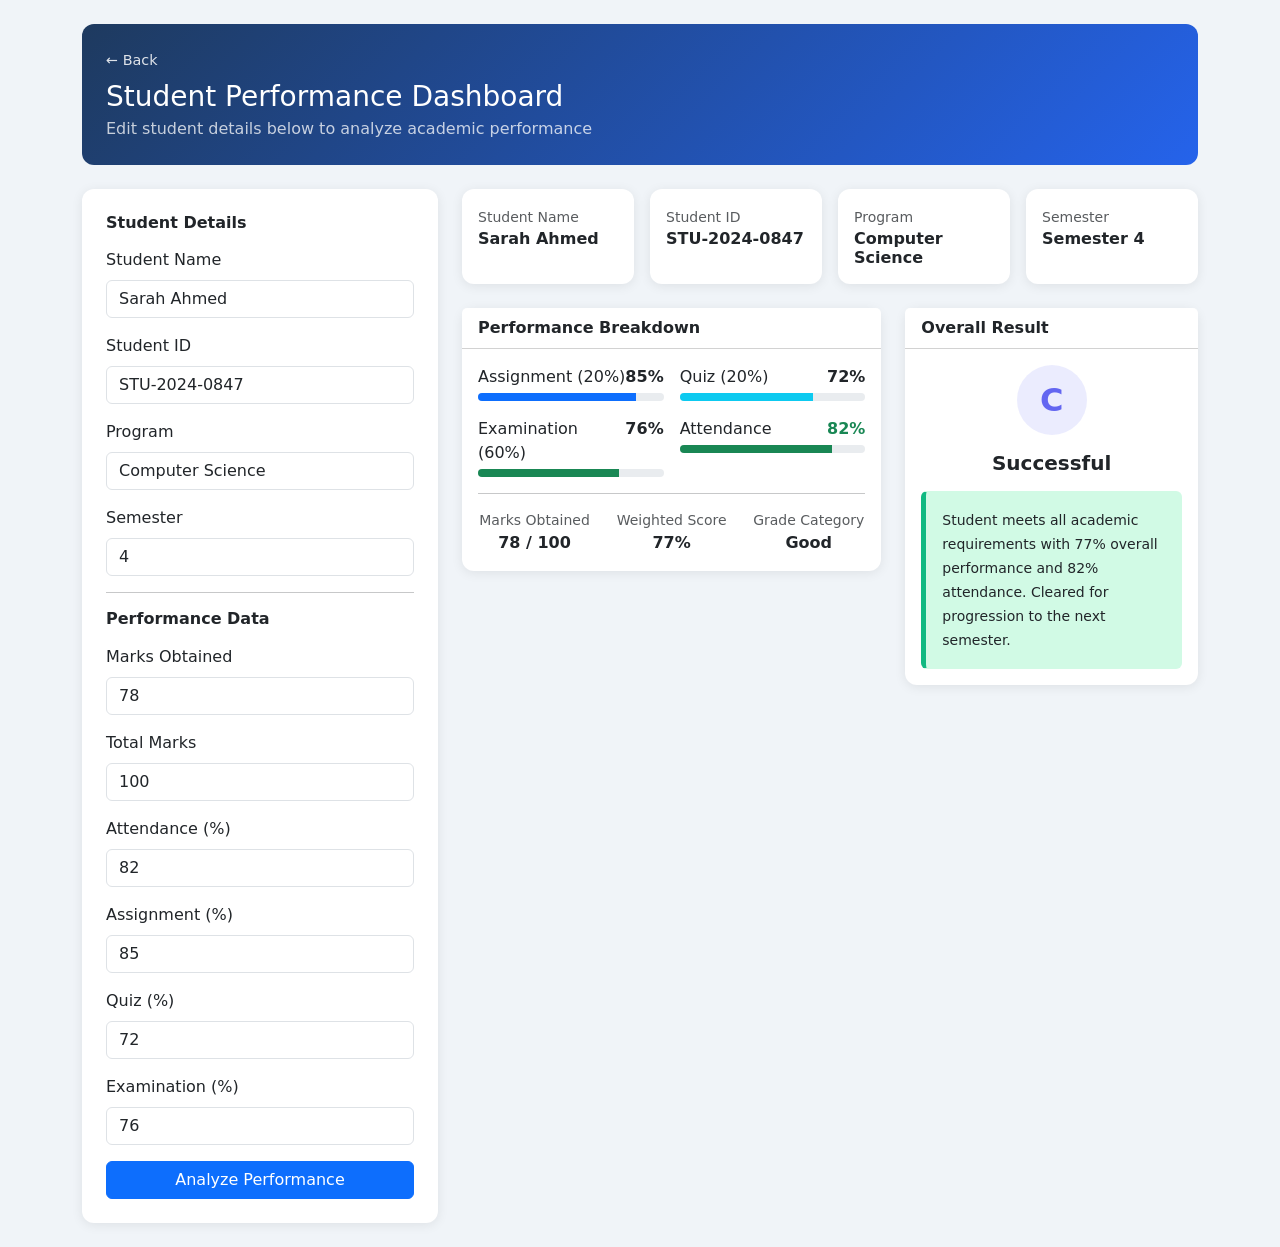
==== task1/index.html @ 469b18aa "First commit" ====
<!DOCTYPE html>
<html lang="en">
<head>
  <meta charset="UTF-8">
  <meta name="viewport" content="width=device-width, initial-scale=1.0">
  <title>Student Performance Dashboard</title>
  <link href="https://cdn.jsdelivr.net/npm/bootstrap@5.3.3/dist/css/bootstrap.min.css" rel="stylesheet">
  <link href="style.css" rel="stylesheet">
</head>
<body>
  <div class="container py-4">
    <div class="dashboard-header p-4 mb-4">
      <a href="../index.html" class="back-btn d-inline-block mb-2">&larr; Back</a>
      <h1 class="h3 mb-1">Student Performance Dashboard</h1>
      <p class="mb-0 opacity-75">Edit student details below to analyze academic performance</p>
    </div>

    <div class="row g-4">
      <div class="col-lg-4">
        <div class="edit-panel p-4">
          <h6 class="fw-semibold mb-3">Student Details</h6>
          <div class="mb-3">
            <label class="form-label">Student Name</label>
            <input type="text" class="form-control" id="nameInput">
          </div>
          <div class="mb-3">
            <label class="form-label">Student ID</label>
            <input type="text" class="form-control" id="idInput">
          </div>
          <div class="mb-3">
            <label class="form-label">Program</label>
            <input type="text" class="form-control" id="programInput">
          </div>
          <div class="mb-3">
            <label class="form-label">Semester</label>
            <input type="number" class="form-control" id="semesterInput" min="1" max="8">
          </div>
          <hr>
          <h6 class="fw-semibold mb-3">Performance Data</h6>
          <div class="mb-3">
            <label class="form-label">Marks Obtained</label>
            <input type="number" class="form-control" id="marksInput" min="0">
          </div>
          <div class="mb-3">
            <label class="form-label">Total Marks</label>
            <input type="number" class="form-control" id="totalMarksInput" min="1">
          </div>
          <div class="mb-3">
            <label class="form-label">Attendance (%)</label>
            <input type="number" class="form-control" id="attendanceInput" min="0" max="100">
          </div>
          <div class="mb-3">
            <label class="form-label">Assignment (%)</label>
            <input type="number" class="form-control" id="assignmentInput" min="0" max="100">
          </div>
          <div class="mb-3">
            <label class="form-label">Quiz (%)</label>
            <input type="number" class="form-control" id="quizInput" min="0" max="100">
          </div>
          <div class="mb-3">
            <label class="form-label">Examination (%)</label>
            <input type="number" class="form-control" id="examinationInput" min="0" max="100">
          </div>
          <button class="btn btn-primary w-100" onclick="analyzePerformance()">Analyze Performance</button>
        </div>
      </div>

      <div class="col-lg-8">
        <div class="row g-3 mb-4" id="studentInfo"></div>

        <div class="row g-4">
          <div class="col-md-7">
            <div class="card stat-card">
              <div class="card-header bg-white fw-semibold">Performance Breakdown</div>
              <div class="card-body" id="performanceBreakdown"></div>
            </div>
          </div>
          <div class="col-md-5">
            <div class="card stat-card">
              <div class="card-header bg-white fw-semibold">Overall Result</div>
              <div class="card-body text-center" id="overallResult"></div>
            </div>
          </div>
        </div>
      </div>
    </div>
  </div>

  <script>
    let student = {
      name: "Sarah Ahmed",
      id: "STU-2024-0847",
      program: "Computer Science",
      semester: 4,
      marksObtained: 78,
      totalMarks: 100,
      attendance: 82,
      assignment: 85,
      quiz: 72,
      examination: 76
    };

    const MIN_PASS_MARKS = 50;
    const MIN_ATTENDANCE = 75;
    const MIN_OVERALL_SCORE = 60;

    function calculateOverallScore(s) {
      return Math.round((s.assignment * 0.2) + (s.quiz * 0.2) + (s.examination * 0.6));
    }

    function getGrade(score) {
      if (score >= 90) return { grade: "A", label: "Excellent", color: "#10b981" };
      if (score >= 80) return { grade: "B", label: "Very Good", color: "#3b82f6" };
      if (score >= 70) return { grade: "C", label: "Good", color: "#6366f1" };
      if (score >= 60) return { grade: "D", label: "Satisfactory", color: "#f59e0b" };
      return { grade: "F", label: "Needs Improvement", color: "#ef4444" };
    }

    function determineStatus(s, overallScore) {
      const lowAttendance = s.attendance < MIN_ATTENDANCE;
      const lowMarks = s.marksObtained < MIN_PASS_MARKS;
      const lowOverall = overallScore < MIN_OVERALL_SCORE;

      if (lowAttendance && (lowMarks || lowOverall)) {
        return {
          type: "attendance",
          title: "Unsuccessful — Attendance & Performance Issue",
          message: `Student has ${s.attendance}% attendance (minimum ${MIN_ATTENDANCE}% required) and does not meet the academic performance threshold. Both attendance and marks need improvement.`
        };
      }
      if (lowAttendance) {
        return {
          type: "attendance",
          title: "Attendance Warning",
          message: `Student has ${s.attendance}% attendance, which is below the required ${MIN_ATTENDANCE}%. Academic performance is acceptable, but insufficient attendance may affect final standing.`
        };
      }
      if (lowMarks || lowOverall) {
        return {
          type: "fail",
          title: "Unsuccessful",
          message: `Student scored ${s.marksObtained}/${s.totalMarks} marks with an overall weighted score of ${overallScore}%. Minimum required: ${MIN_PASS_MARKS} marks and ${MIN_OVERALL_SCORE}% overall score.`
        };
      }
      return {
        type: "success",
        title: "Successful",
        message: `Student meets all academic requirements with ${overallScore}% overall performance and ${s.attendance}% attendance. Cleared for progression to the next semester.`
      };
    }

    function fillForm() {
      document.getElementById("nameInput").value = student.name;
      document.getElementById("idInput").value = student.id;
      document.getElementById("programInput").value = student.program;
      document.getElementById("semesterInput").value = student.semester;
      document.getElementById("marksInput").value = student.marksObtained;
      document.getElementById("totalMarksInput").value = student.totalMarks;
      document.getElementById("attendanceInput").value = student.attendance;
      document.getElementById("assignmentInput").value = student.assignment;
      document.getElementById("quizInput").value = student.quiz;
      document.getElementById("examinationInput").value = student.examination;
    }

    function analyzePerformance() {
      student.name = document.getElementById("nameInput").value.trim() || "Unknown";
      student.id = document.getElementById("idInput").value.trim() || "N/A";
      student.program = document.getElementById("programInput").value.trim() || "N/A";
      student.semester = parseInt(document.getElementById("semesterInput").value) || 1;
      student.marksObtained = parseInt(document.getElementById("marksInput").value) || 0;
      student.totalMarks = parseInt(document.getElementById("totalMarksInput").value) || 100;
      student.attendance = parseInt(document.getElementById("attendanceInput").value) || 0;
      student.assignment = parseInt(document.getElementById("assignmentInput").value) || 0;
      student.quiz = parseInt(document.getElementById("quizInput").value) || 0;
      student.examination = parseInt(document.getElementById("examinationInput").value) || 0;
      renderDashboard();
    }

    function renderDashboard() {
      const overallScore = calculateOverallScore(student);
      const gradeInfo = getGrade(overallScore);
      const status = determineStatus(student, overallScore);

      document.getElementById("studentInfo").innerHTML = `
        <div class="col-sm-6 col-xl-3">
          <div class="card stat-card h-100">
            <div class="card-body">
              <small class="text-muted">Student Name</small>
              <h6 class="mb-0 fw-semibold">${student.name}</h6>
            </div>
          </div>
        </div>
        <div class="col-sm-6 col-xl-3">
          <div class="card stat-card h-100">
            <div class="card-body">
              <small class="text-muted">Student ID</small>
              <h6 class="mb-0 fw-semibold">${student.id}</h6>
            </div>
          </div>
        </div>
        <div class="col-sm-6 col-xl-3">
          <div class="card stat-card h-100">
            <div class="card-body">
              <small class="text-muted">Program</small>
              <h6 class="mb-0 fw-semibold">${student.program}</h6>
            </div>
          </div>
        </div>
        <div class="col-sm-6 col-xl-3">
          <div class="card stat-card h-100">
            <div class="card-body">
              <small class="text-muted">Semester</small>
              <h6 class="mb-0 fw-semibold">Semester ${student.semester}</h6>
            </div>
          </div>
        </div>
      `;

      const attendanceOk = student.attendance >= MIN_ATTENDANCE;
      document.getElementById("performanceBreakdown").innerHTML = `
        <div class="row g-3">
          <div class="col-sm-6">
            <div class="d-flex justify-content-between mb-1"><span>Assignment (20%)</span><strong>${student.assignment}%</strong></div>
            <div class="progress" style="height:8px"><div class="progress-bar bg-primary" style="width:${student.assignment}%"></div></div>
          </div>
          <div class="col-sm-6">
            <div class="d-flex justify-content-between mb-1"><span>Quiz (20%)</span><strong>${student.quiz}%</strong></div>
            <div class="progress" style="height:8px"><div class="progress-bar bg-info" style="width:${student.quiz}%"></div></div>
          </div>
          <div class="col-sm-6">
            <div class="d-flex justify-content-between mb-1"><span>Examination (60%)</span><strong>${student.examination}%</strong></div>
            <div class="progress" style="height:8px"><div class="progress-bar bg-success" style="width:${student.examination}%"></div></div>
          </div>
          <div class="col-sm-6">
            <div class="d-flex justify-content-between mb-1"><span>Attendance</span><strong class="${attendanceOk ? 'text-success' : 'text-warning'}">${student.attendance}%</strong></div>
            <div class="progress" style="height:8px"><div class="progress-bar ${attendanceOk ? 'bg-success' : 'bg-warning'}" style="width:${student.attendance}%"></div></div>
          </div>
        </div>
        <hr>
        <div class="row text-center">
          <div class="col-4"><small class="text-muted d-block">Marks Obtained</small><strong>${student.marksObtained} / ${student.totalMarks}</strong></div>
          <div class="col-4"><small class="text-muted d-block">Weighted Score</small><strong>${overallScore}%</strong></div>
          <div class="col-4"><small class="text-muted d-block">Grade Category</small><strong>${gradeInfo.label}</strong></div>
        </div>
      `;

      const statusClass = status.type === "success" ? "status-success" : status.type === "attendance" ? "status-attendance" : "status-fail";
      document.getElementById("overallResult").innerHTML = `
        <div class="grade-badge mx-auto mb-3" style="background:${gradeInfo.color}20;color:${gradeInfo.color}">${gradeInfo.grade}</div>
        <h5 class="fw-bold">${status.title}</h5>
        <div class="alert ${statusClass} text-start mt-3 mb-0"><small>${status.message}</small></div>
      `;
    }

    fillForm();
    renderDashboard();
  </script>
</body>
</html>
---- task1/style.css ----
body { background: #f0f4f8; }

.dashboard-header {
  background: linear-gradient(135deg, #1e3a5f, #2563eb);
  color: #fff;
  border-radius: 12px;
}

.stat-card {
  border: none;
  border-radius: 12px;
  box-shadow: 0 2px 12px rgba(0, 0, 0, 0.08);
}

.status-success {
  background: #d1fae5;
  border-left: 5px solid #10b981;
}

.status-fail {
  background: #fee2e2;
  border-left: 5px solid #ef4444;
}

.status-attendance {
  background: #fef3c7;
  border-left: 5px solid #f59e0b;
}

.grade-badge {
  font-size: 2rem;
  font-weight: 700;
  width: 70px;
  height: 70px;
  display: flex;
  align-items: center;
  justify-content: center;
  border-radius: 50%;
}

.back-btn {
  color: #fff;
  text-decoration: none;
  opacity: 0.85;
  font-size: 0.9rem;
}

.back-btn:hover {
  color: #fff;
  opacity: 1;
}

.edit-panel {
  background: #fff;
  border-radius: 12px;
  box-shadow: 0 2px 12px rgba(0, 0, 0, 0.08);
}
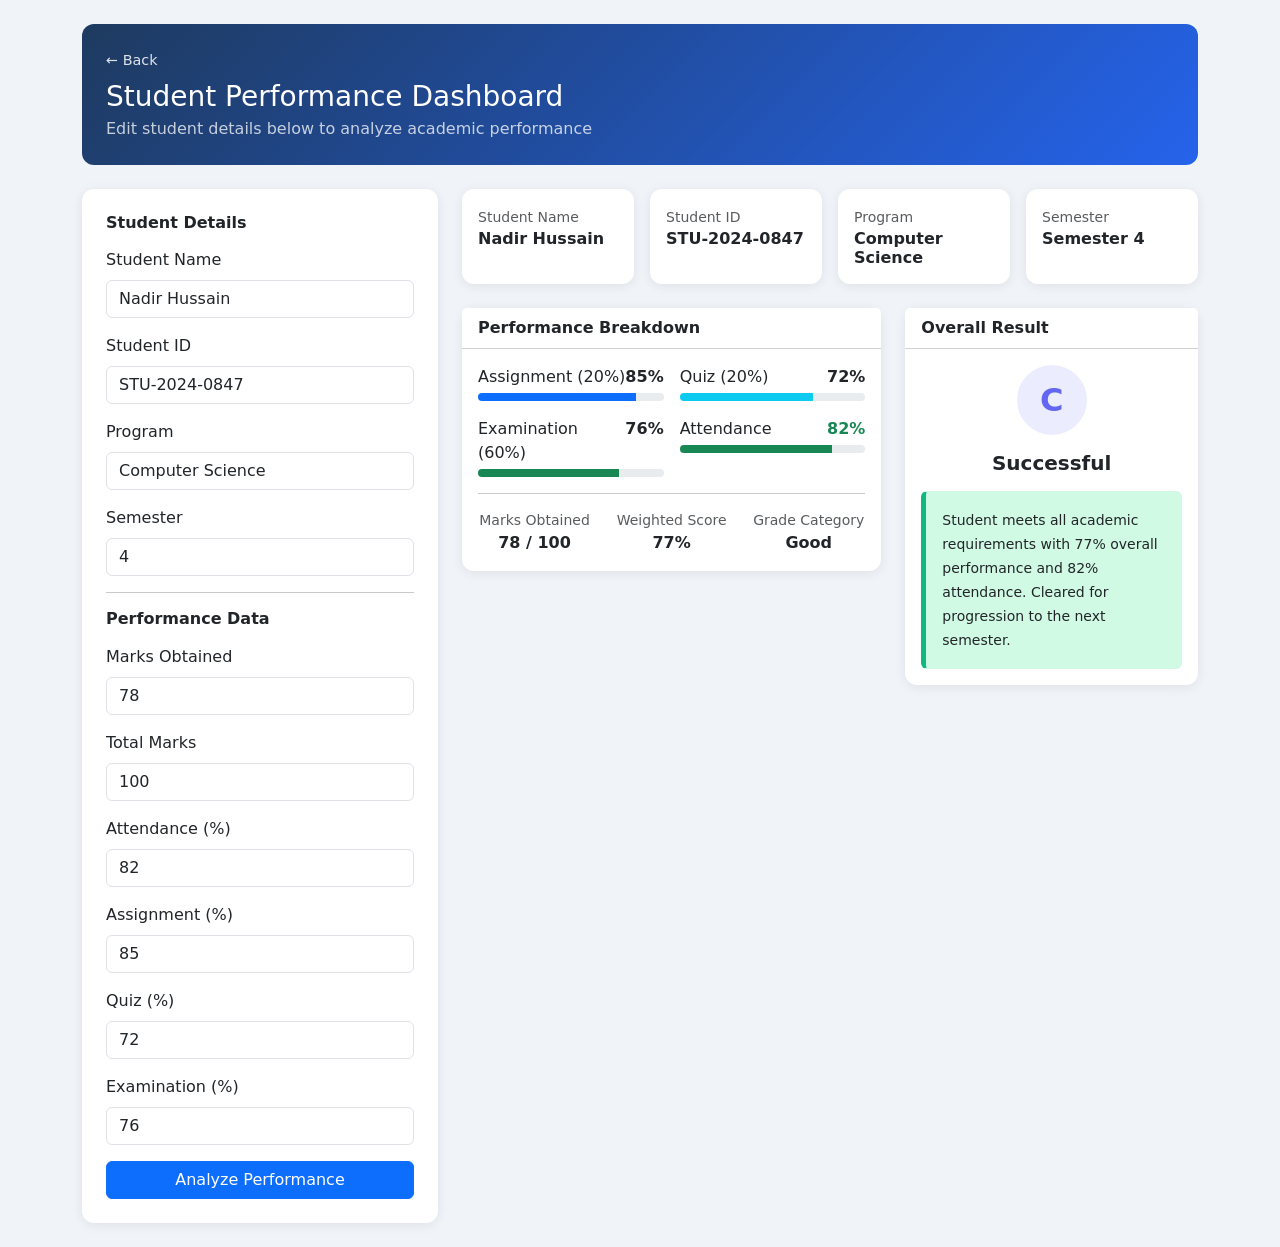
==== commit 7a8fa9cb: "details changed" ====
--- a/task1/index.html
+++ b/task1/index.html
@@ -88,7 +88,7 @@
 
   <script>
     let student = {
-      name: "Sarah Ahmed",
+      name: "Nadir Hussain",
       id: "STU-2024-0847",
       program: "Computer Science",
       semester: 4,
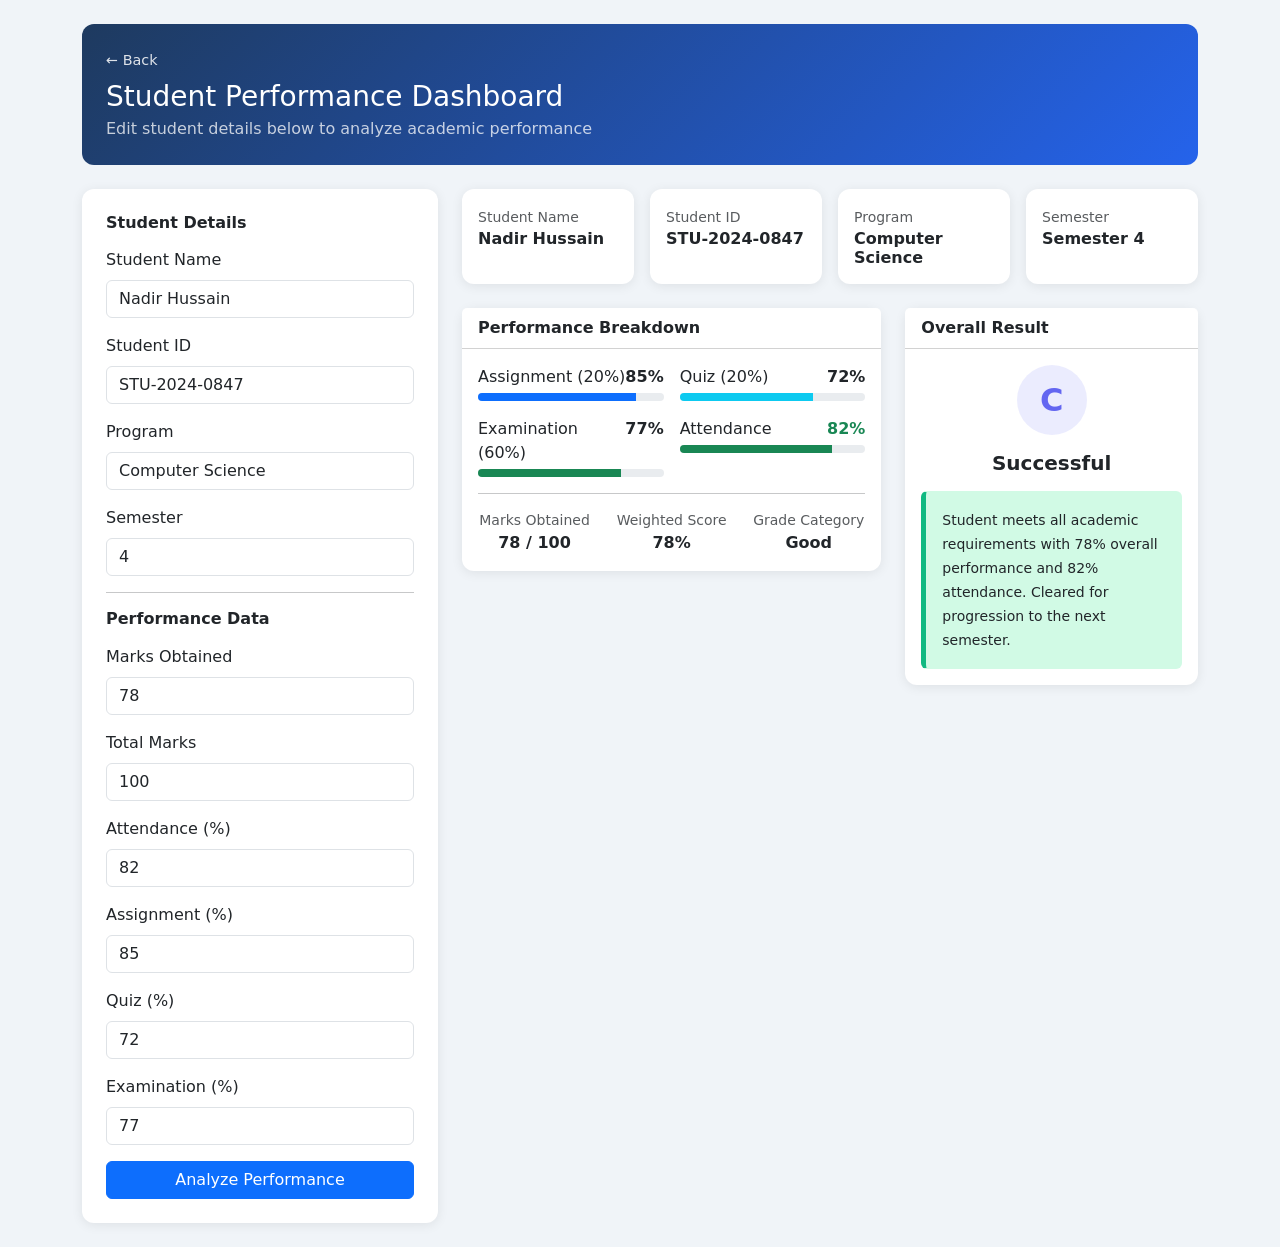
==== commit 28c9f039: "criteria changed" ====
--- a/task1/index.html
+++ b/task1/index.html
@@ -97,7 +97,7 @@
       attendance: 82,
       assignment: 85,
       quiz: 72,
-      examination: 76
+      examination: 77
     };
 
     const MIN_PASS_MARKS = 50;
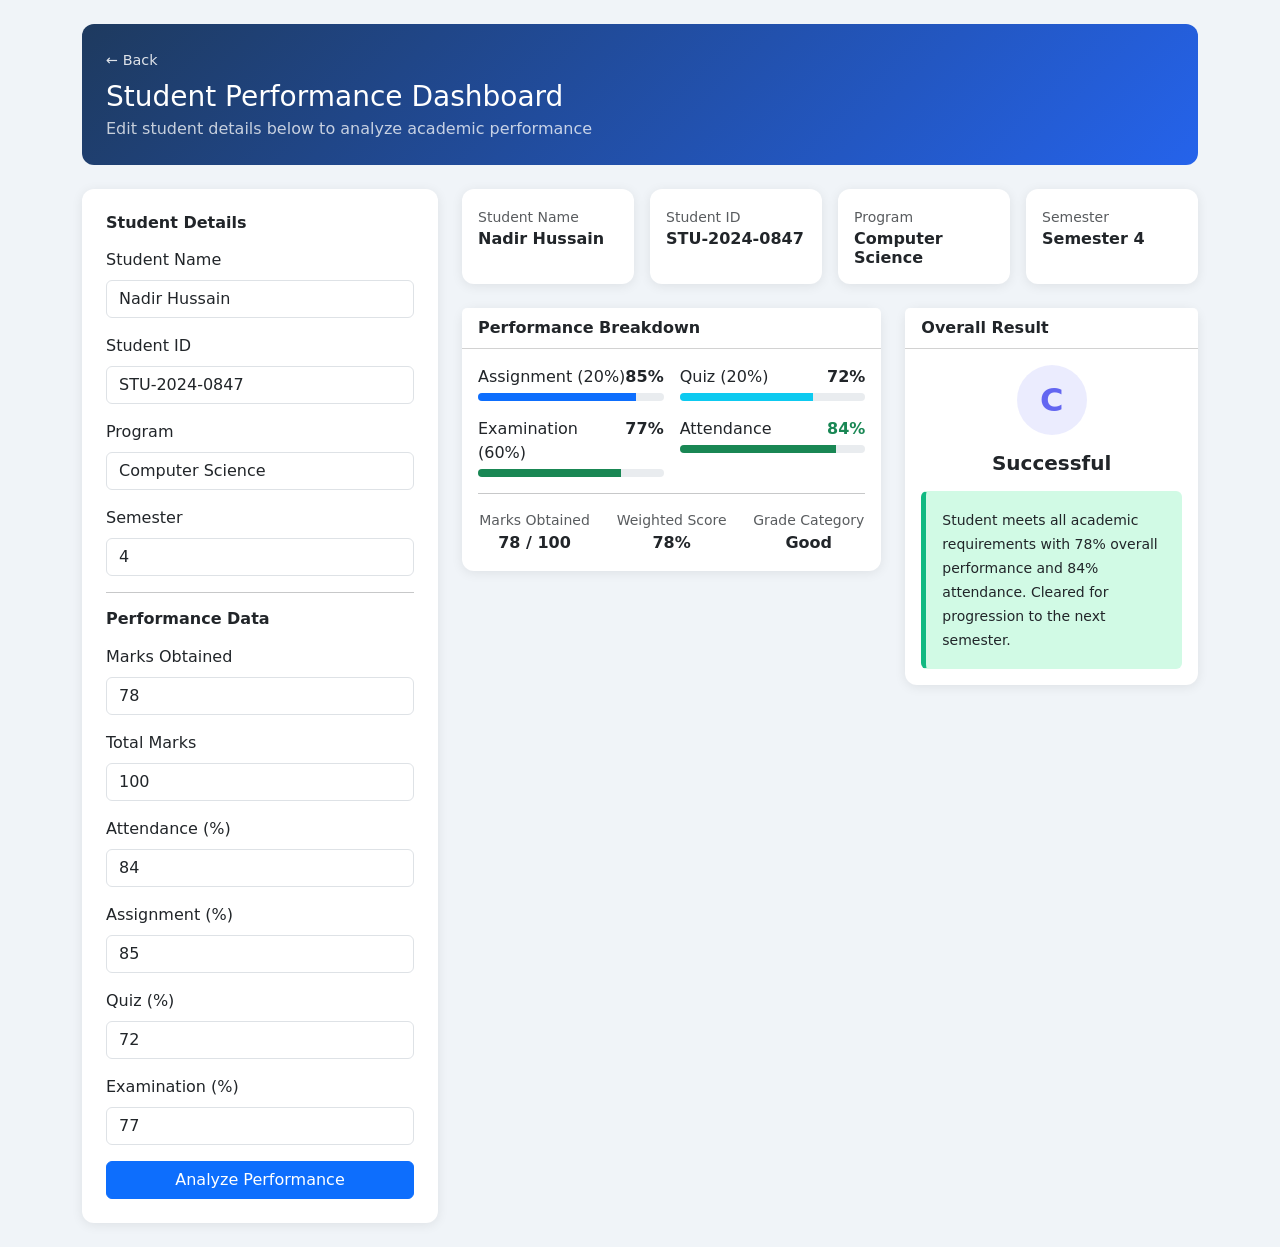
==== commit 04717212: "criteria changed" ====
--- a/task1/index.html
+++ b/task1/index.html
@@ -94,7 +94,7 @@
       semester: 4,
       marksObtained: 78,
       totalMarks: 100,
-      attendance: 82,
+      attendance: 84,
       assignment: 85,
       quiz: 72,
       examination: 77
